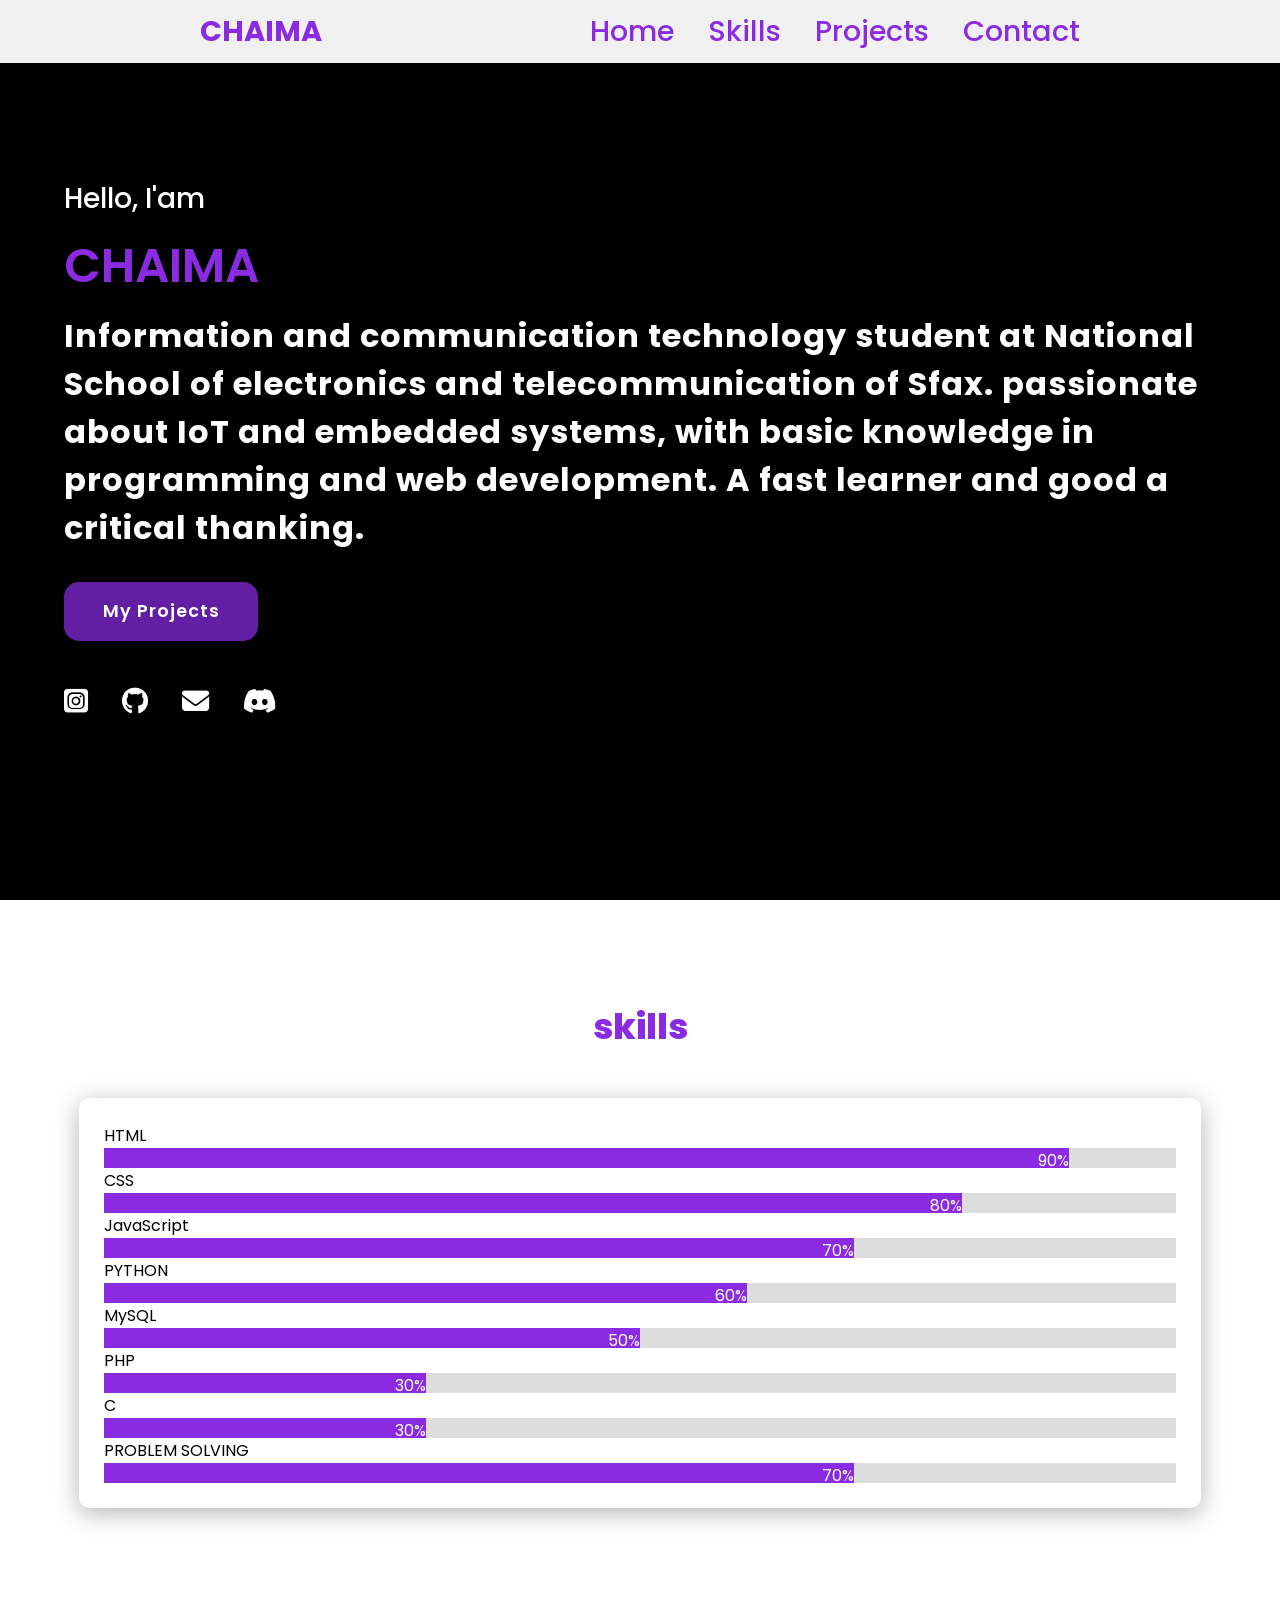
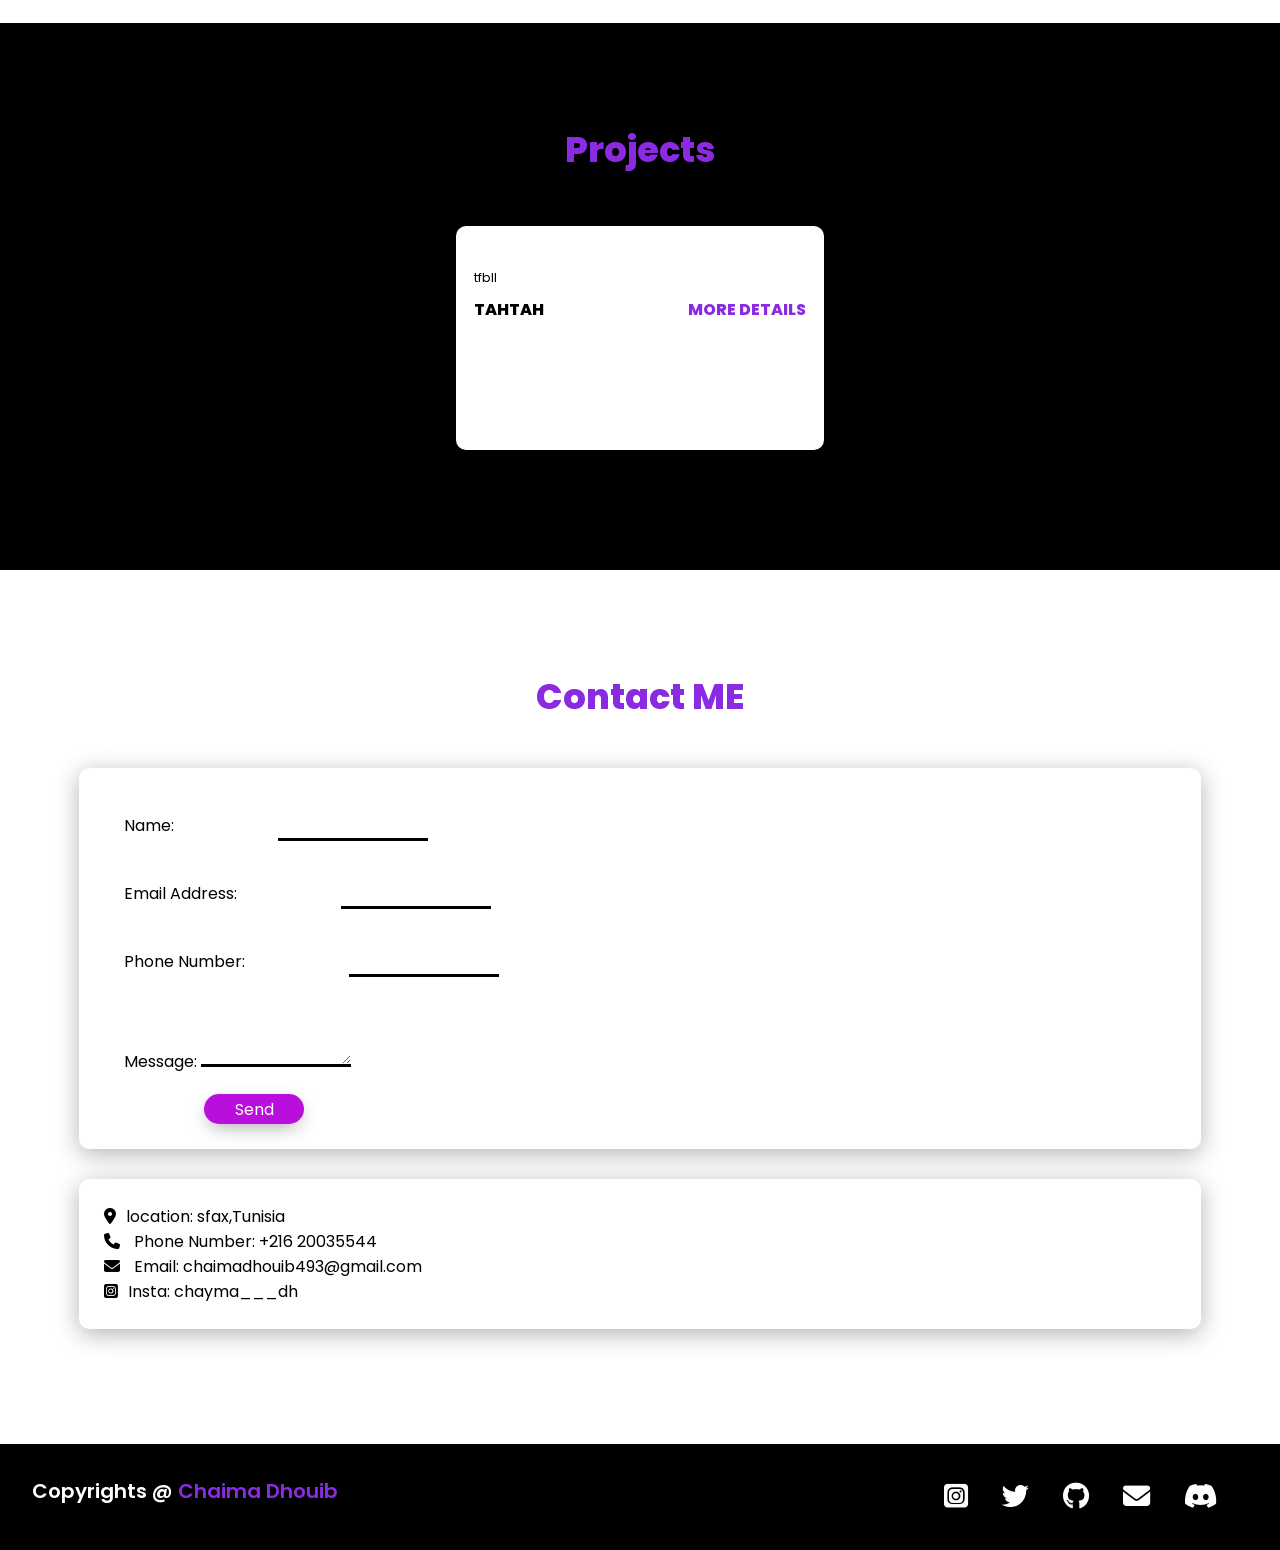
==== index.html @ 1f6f44ae "Add files via upload" ====
<!DOCTYPE html>
<html lang="en">
<head>
    <meta charset="UTF-8">
    <meta name="viewport" content="width=device-width, initial-scale=1.0">
    <link rel="stylesheet" href="https://cdnjs.cloudflare.com/ajax/libs/font-awesome/6.5.2/css/all.min.css">
    <link rel="stylesheet" href="style.css">
    <script src="script.js"></script>
    <title>ChaimaDh</title>
</head>
<body>
    <header>
        <a href="#Home" class="logo">CHAIMA</a>
        <nav class="navigation">
            <a href="#Home">Home</a>
            <a href="#skills">Skills</a>
            <a href="#projects">Projects</a>
            <a href="#contact">Contact</a>
        </nav>
        <button class="toggle-button"><i class="fa-solid fa-bars"></i></button>
    </header>
    
    <div class="sidebar">
        <nav class="sidebar-navigation">
            <a href="#Home">Home</a>
            <a href="#skills">Skills</a>
            <a href="#projects">Project</a>
            <a href="#contact">Contact</a>
        </nav>
    </div>
    <div class="overlay"></div>



    <section class="main" id="Home">
        <div>
            <h2>Hello, I'am  <br> <span> CHAIMA</span></h2>
            <h3> 
                Information and communication technology student at National School of electronics and telecommunication
                of Sfax. passionate about IoT and embedded systems, 
                with basic knowledge in programming and web development. A fast learner and good a critical thanking.
            </h3>
            <a href="#projects" class="mainB">My Projects</a>
            <div class="social-icons">
                <a href="https://www.instagram.com/chayma___dh/"><i class="fa-brands fa-square-instagram"></i></a>
                <a href="https://github.com/ChaimaDh"><i class="fa-brands fa-github"></i></a>
                <a href="mailto:chaimadhouib493@gmail.com"><i class="fa-solid fa-envelope"></i></a>
                <a href=""><i class="fa-brands fa-discord"></i></a>
            </div>
        </div>
        
    </section>
    <section class="cards" id="skills">
        <h2 class="title">skills</h2>
        <div class="content">
             <div class="card">
                <p>HTML</p>
                <div class="container">
                     <div class="skills html">90%</div>
                </div>

                <p>CSS</p>
                <div class="container">
                    <div class="skills css">80%</div>
                </div>

                <p>JavaScript</p>
                <div class="container">
                    <div class="skills js">70%</div>
                </div>

                <p>PYTHON</p>
                <div class="container">
                    <div class="skills python">60%</div>
                </div>
                <p>MySQL</p>
                <div class="container">
                    <div class="skills MySQL">50%</div>
                </div>
                <p>PHP</p>
                <div class="container">
                    <div class="skills PHP">30%</div>
                </div>
                <p>C</p>
                <div class="container">
                    <div class="skills C">30%</div>
                </div>
                <p>PROBLEM SOLVING</p>
                <div class="container">
                    <div class="skills problemSolving">70%</div>
                </div>
                
                
            </div>
        </div>
        
    </section>
    <section class="projects" id="projects">
        <h2 class="title">Projects</h2>
        <div class="content">
            <div class="project-card">
                <div class="project-image"><img src="images/y.jpg" alt=""></div>
                <div class="project-info">
                    <p class="project-catg">tfbll </p>
                    <strong class="project-title">
                        <span>tahtah</span>
                        <a href="" class="more" onclick="test()">More details</a>
                    </strong>
                </div>
            </div>
            
        </div>
    </section>
    <section class="cards-contact" id="contact">
        <h2 class="title">Contact ME</h2>
        <div class="content">
            <div class="card contact-form">
                <form>
            
                    <div class="f">
                    <label for="name">Name:</label>
                    <input type="text" name="name" id="name">
                    </div>
                    <div class="f">
                    <label for="email">Email Address:</label>
                    <input type="email" name="email" id="email"></div>
                    <div class="f">
                    <label for="phone">Phone Number:</label>
                    <input type="tel" name="phone">
                    </div>
                    <div class="f">
                    <label for="message">Message:</label>
                    <textarea name="message" cols="30" rows=""></textarea>
                    </div>
                    <input type="submit" value="Send" id="button">
                </form>
                 </div>
                 <div class="card">
                    <ul>
                        <li><i class="fa-solid fa-location-dot"></i><span class="contact_info">location:</span> sfax,Tunisia</li>
                        <li><i class="fa-solid fa-phone"></i> <span class="contact_info">Phone Number:</span> +216 20035544</a></li>
                        <li><i class="fa-solid fa-envelope"></i> <span class="contact_info">Email:</span> chaimadhouib493@gmail.com</li>
                        <li><i class="fa-brands fa-square-instagram"></i><span class="contact_info">Insta:</span> chayma___dh</li>
                    </ul>
                 </div>
            </div>
    </section>
    <footer class="footer">
        <p class="footer-title"> Copyrights @ <span>Chaima Dhouib</span></p>
        <div class="social-icons">
            <a class="icons" href="https://www.instagram.com/chayma___dh/"><i class="fa-brands fa-square-instagram"></i></a>
            <a class="icons" href="https://twitter.com/chaima_dh9"><i class="fa-brands fa-twitter"></i></a>
            <a class="icons" href="https://github.com/ChaimaDh"><i class="fa-brands fa-github"></i></a>
            <a class="icons" href="mailto:chaimadhouib493@gmail.com"><i class="fa-solid fa-envelope"></i></a>
            <a class="icons" href=""><i class="fa-brands fa-discord"></i></a>
        </div>
    </footer>

</body>
</html>
---- style.css ----
@import url('https://fonts.googleapis.com/css2?family=Poppins:ital,wght@0,100;0,200;0,300;0,400;0,500;0,600;0,700;0,800;0,900;1,100;1,200;1,300;1,400;1,500;1,600;1,700;1,800;1,900&display=swap');
*{
    font-family: "Poppins", sans-serif;
    margin: 0;
    padding: 0;
    box-sizing: border-box;
    scroll-behavior: smooth;
}
header{
    background-color: #f0f0f0;
    width: 100%;
    position: fixed;
    z-index: 999;
    display: flex;
    justify-content: space-between ;
    align-items: center;
    padding: 10px 200px;
}
.logo{
    text-decoration: none;
    color: blueviolet;
    font-weight: 700;
    font-size: 1.8em;
}
.navigation a{
    color: blueviolet;
    text-decoration: none;
    font-size: 1.8em;
    font-weight: 500;
    padding-left: 30px;
    transition: 0.7s ease;
}
.navigation a:hover{
    color: black;
    font-size: larger;
}
section {
    padding: 100px clamp(20px, 5vw, 200px);
}
.main{
    width: 100%;
    min-height: 100vh;
    display: flex;
    align-items: center;
    background-color: black;
}
.main h2{
    color: white;
    font-size: clamp(18px, 3vw, 28px);
    font-weight: 500;
}
.main h2 span{
    display: inline-block;
    margin-top: 10px;
    color: blueviolet;
    font-size: clamp(28px, 6vw, 48px);
    font-weight: 600;
}
.main h3{
    color: white;
    font-size:clamp(16px, 4vw, 32px);
    font-weight: 700;
    letter-spacing: 1px;
    margin-top: 10px;
    margin-bottom: 30px;
}
.mainB{
    color: white;
    background-color: rgba(137, 43, 226, 0.721);
    text-decoration: none;
    font-size: 1.1em;
    font-weight: 600;
    display: inline-block;
    padding: 0.9375em 2.1875em;
    letter-spacing: 1px;
    border-radius: 15px;
    margin-bottom: 40px;
    transition: 0.7s ease;
} 
.mainB:hover{
    background-color: #f0f0f0;
    color: blueviolet;
    transform: scale(1.1);
}
.social-icons a{
    color: white;
    font-size: 1.7em;
    padding-right: 30px;
}

.title{
    display: flex;
    justify-content: center;
    color: blueviolet;
    font-size: 2.2em;
    font-weight: 800;
    margin-bottom: 30px;
}
.content{
    display: flex;
    justify-content: center;
    flex-direction: row;
    flex-wrap: wrap;
}
.card{
    background-color: white;
    width: 201.25em;
    box-shadow: 0 5px 25px rgba(1 1 1 / 30%);
    border-radius: 10px;
    padding: 25px;
    margin: 15px;
    transition: 0.7s ease;
}
.card:hover{
    background-color: #f0f0f0;
    transform: scale(1.1);
}
.projects{
    background-color: black;
}
.projects .content{
    margin-top: 30px;
}
.project-card{
    background-color: white;
    border: 2px solid white;
    min-height: 14em;
    width: 23em;
    overflow: hidden;
    border-radius: 10px;
    margin: 20px;
    transition: 0.7s ease;
}
.project-card:hover{
    transform: scale(1.1);
}

.project-image img{
    width: 100%;
    transition: 0.7s ease;
}
.project-image:hover{
    opacity: 0.9;
}

.project-info{
    padding: 1em;
}
.project-catg{
    font-size: 0.8em;
    color:black;
}
.project-title{
    display: flex;
    justify-content: space-between;
    text-transform: uppercase;
    font-weight: 800;
    margin-top: 10px;
}
.more{
    text-decoration: none;
    color: blueviolet;
}
.more:hover{
    color: rgb(255, 0, 238);
    transform: scale(1.1);
}
.footer{
    background-color: black;
    color: white;
    padding: 2em;
    display: flex;
    justify-content: space-between;
    flex-wrap: wrap;
    gap: 10px;
}

.footer-title{
    font-size: clamp(8px, 3vw, 20px);
    font-weight: 600;
}
.footer-title span {
    color: blueviolet;
}


/* Container for skill bars */
.container {
  width: 100%;
  height: 20px;
  background-color: #ddd; }

.skills {
  text-align: right; 
  padding-bottom: 10px; 
  color: white; 
}

.html { height: 20px; width: 90%; background-color: blueviolet;}
.css { height: 20px; width: 80%; background-color: blueviolet;} 
.js {  height: 20px; width: 70%; background-color: blueviolet;}
.python{ height: 20px; width: 60%; background-color: blueviolet;} 
.C{ height: 20px; width: 30%; background-color: blueviolet;} 
.MySQL{ height: 20px; width: 50%; background-color: blueviolet;} 
.PHP{ height: 20px; width: 30%; background-color: blueviolet;} 
.problemSolving{ height: 20px; width:70%; background-color: blueviolet;} 

input{
    width: 150px;
    height:25px;
    margin-left: 100px;
    border-top: 0;
    border-left: 0;
    border-right: 0;
    border-bottom: 3px solid black;
    background-color: #dddddd00;
}
textarea{
    width: 150px;
    height: 50px;
    border-top: 0;
    border-left: 0;
    border-right: 0;
    border-bottom: 3px solid black;
    background-color: #dddddd00;
}
.f{ padding: 20px;}
#button{
    width: 100px;
    height: 30px;
    border: 0;
    outline: none;
    background: rgb(186, 15, 220);
    color: #fff;
    font-size: 16px;
    border-radius: 40px;
    text-align: center;
    box-shadow: 0 6px 20px -5px rgba(0, 0, 0, 0.4);
    overflow: hidden;
    cursor: pointer;
    transition: 0.7s ease;
}
#button:hover{
    background-color: #f0f0f0;
    color: blueviolet;
    transform: scale(1.1);
    box-shadow: 0 6px 20px 3px rgba(0, 0, 0, 0.4);
}
ul{
    list-style-type: none;
}
.contact_info{
    margin-left: 10px;
}

.toggle-button {
    display: none;
    border: none;
    cursor: pointer;
    background-color: #f8f3f3;
    color: blueviolet;
    padding-bottom:10px 25px;
    margin-right: 10px;
    box-shadow: 0 6px 20px 3px rgba(0, 0, 0, 0.4);
    width: 80px;
    height: 40px;
    border-radius: 25px;
}

/* Sidebar styles */

.sidebar {
    position: fixed;
    top: 44px;
    left: -250px; 
    width: 250px;
    height: 100%;
    background-color:#f0f0f0;
    transition: left 0.3s ease;
}

.sidebar.active {
    left: 0;
}
/*
@media screen and (min-width: 908px) {
    .navigation {
        display: none;
    }
}
*/
@media screen and (max-width: 1048px) {

    .toggle-button {
        display: inline;

    }

    .navigation {
        display: none;
    }
    header{
        padding: 0 50px;
    }

    .navigation.active {
        display: flex;
        flex-direction: column;
        background-color: #000000;
        position: fixed;
        top: 0;
        left: 0;
        width: 100%;
        height: 100%;
        z-index: 999;
    }

    .navigation a {
        color: blueviolet;
        text-decoration: none;
        font-size: 1.5em;
        padding: 20px;
        transition: 0.7s ease;
    }
    .navigation a:hover {
        color: black;
    }
}
/* Sidebar styles */

.sidebar {
    position: fixed;
    top: 44px;
    left: -40%;
    width: 40%;
    height: 100%;
    background-color:#f0f0f0;
    transition: left 0.3s ease;
    z-index: 999; 
    overflow-x: hidden;
    
}

.sidebar.active {
    left: 0;
}

.sidebar-navigation {
    display: flex;
    flex-direction: column;
    padding-top: 50px; 
}

.sidebar-navigation a {
    color:  blueviolet;
    text-decoration: none;
    display: flex;
    justify-content: center;
    align-items: center;
    font-size: 1.5em;
    padding: 20px;
    transition: 0.7s ease;
}

.sidebar-navigation a:hover {
    color: rgb(0, 0, 0); 
}

/* Overlay styles */

.overlay {
    position: fixed;
    top: 0;
    left: 0;
    width: 100%;
    height: 100%;
    background-color: rgba(0, 0, 0, 0); 
    z-index: 998;
    display: none; 
}
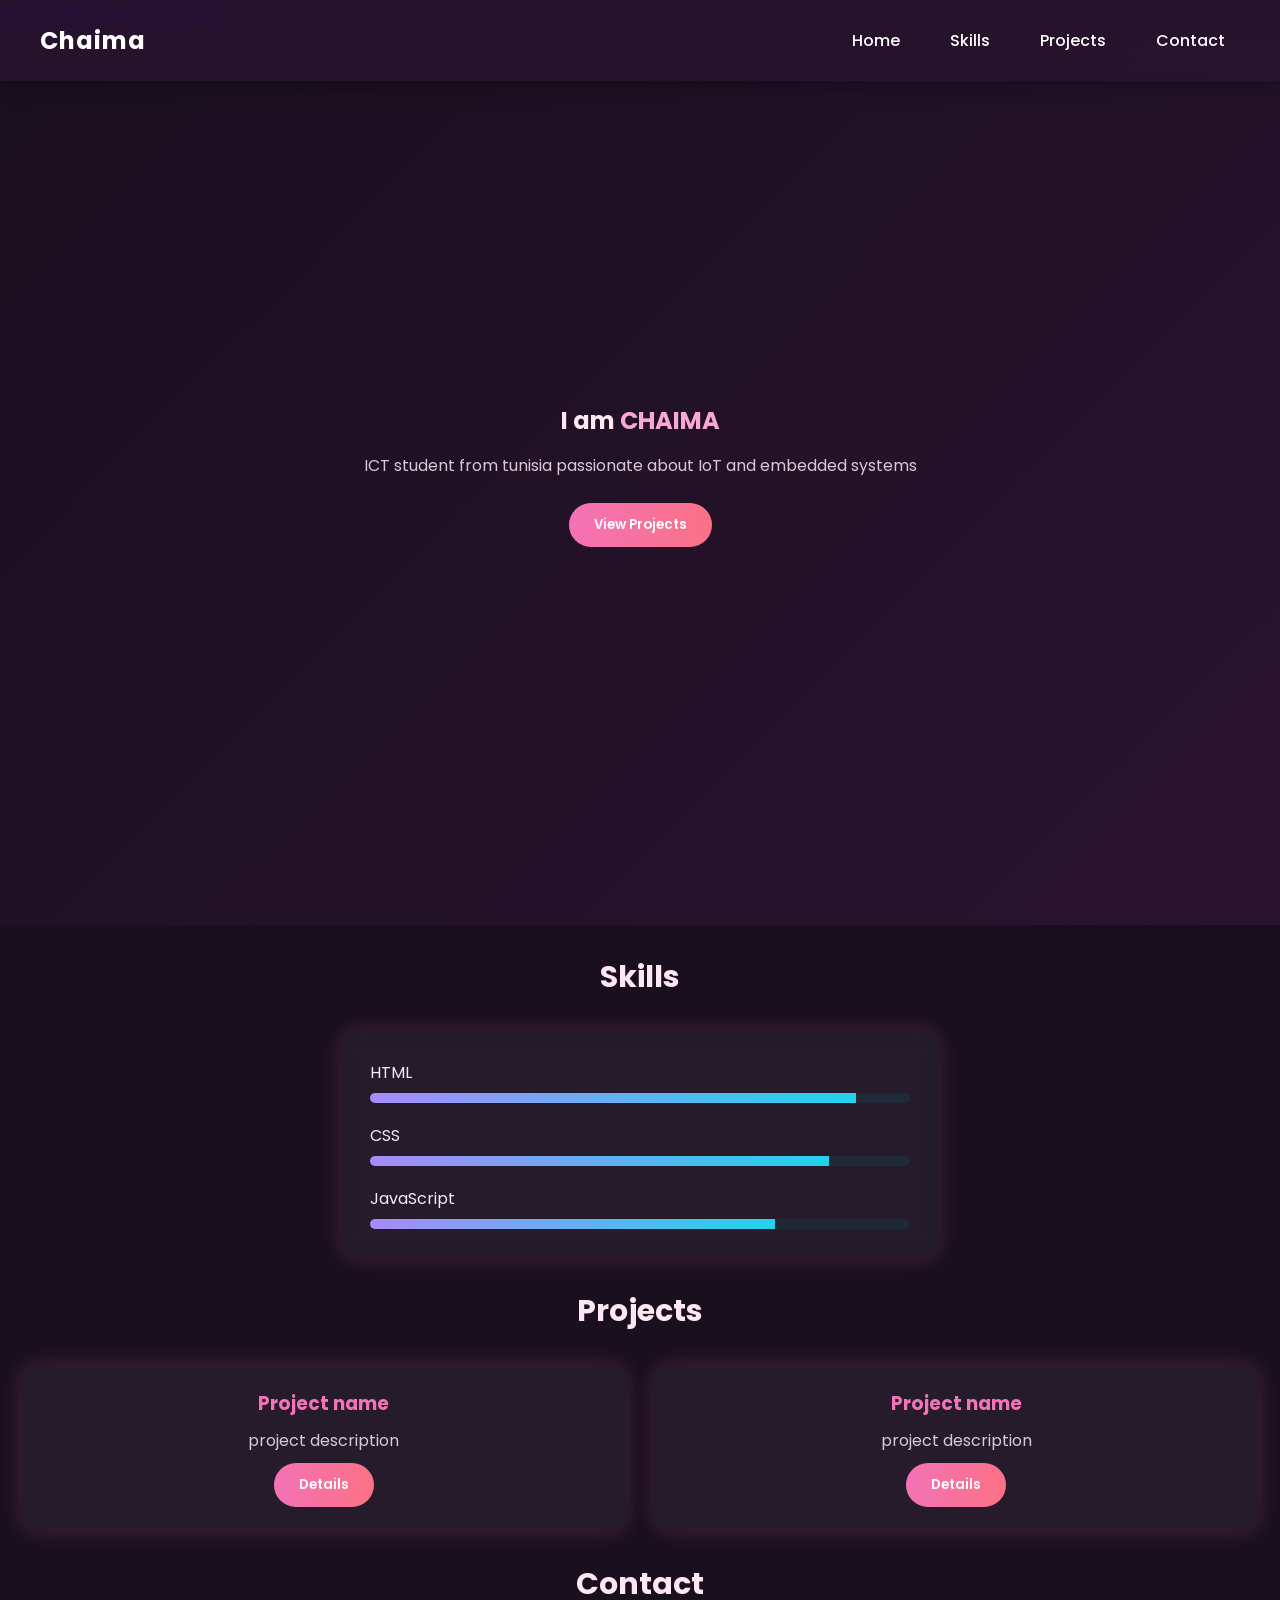
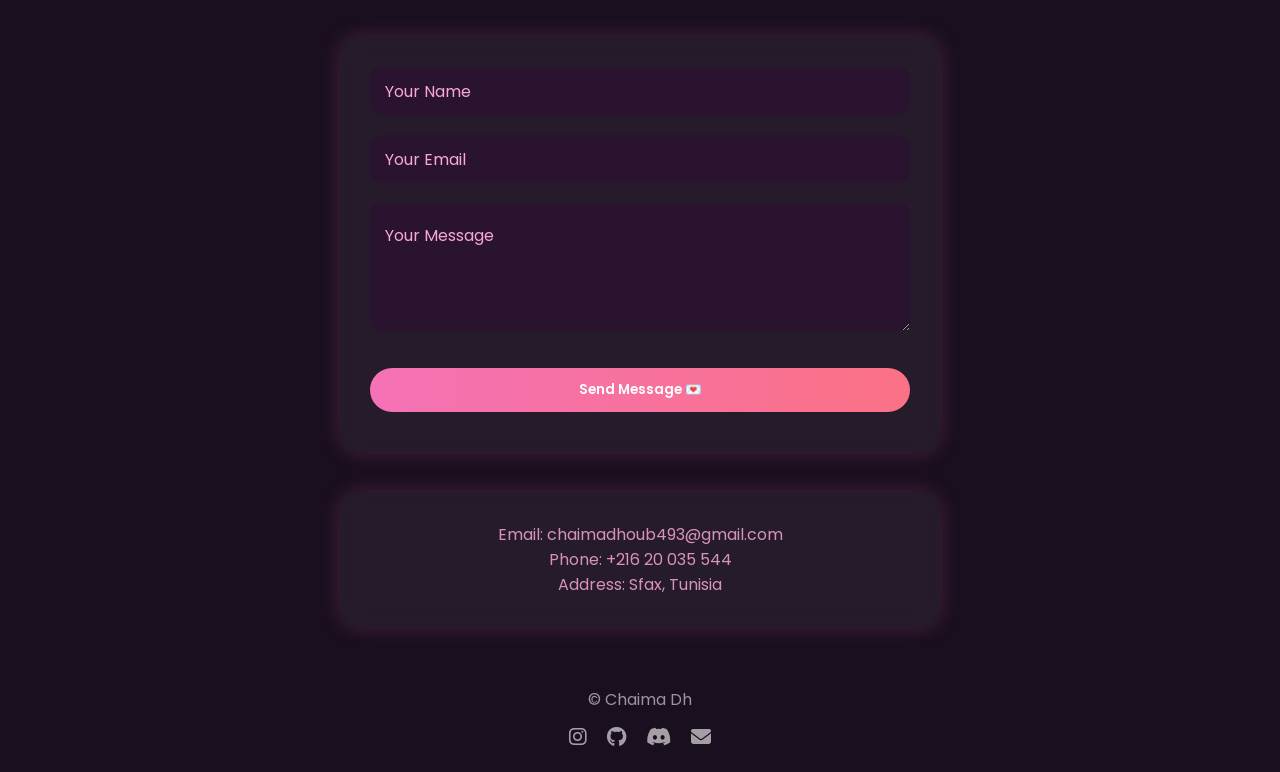
==== commit 8559373d: "Add files via upload" ====
--- a/index.html
+++ b/index.html
@@ -3,158 +3,95 @@
 <head>
     <meta charset="UTF-8">
     <meta name="viewport" content="width=device-width, initial-scale=1.0">
+    <title>Chaima Dh</title>
+    <link rel="stylesheet" href="style.css">
     <link rel="stylesheet" href="https://cdnjs.cloudflare.com/ajax/libs/font-awesome/6.5.2/css/all.min.css">
-    <link rel="stylesheet" href="style.css">
-    <script src="script.js"></script>
-    <title>ChaimaDh</title>
+    <link rel="stylesheet" href="https://fonts.googleapis.com/css2?family=Poppins:wght@300;400;600;700&display=swap">
+    
+    
 </head>
 <body>
+    <div class="sidebar" id="sidebar">
+        <a href="#home">Home</a>
+        <a href="#skills">Skills</a>
+        <a href="#projects">Projects</a>
+        <a href="#contact">Contact</a>
+        </div>
     <header>
-        <a href="#Home" class="logo">CHAIMA</a>
-        <nav class="navigation">
-            <a href="#Home">Home</a>
+        <h1>Chaima</h1>
+        <div class="menu-btn" onclick="toggleMenu()">☰</div>
+        <nav>
+            <a href="#home">Home</a>
             <a href="#skills">Skills</a>
             <a href="#projects">Projects</a>
             <a href="#contact">Contact</a>
         </nav>
-        <button class="toggle-button"><i class="fa-solid fa-bars"></i></button>
     </header>
-    
-    <div class="sidebar">
-        <nav class="sidebar-navigation">
-            <a href="#Home">Home</a>
-            <a href="#skills">Skills</a>
-            <a href="#projects">Project</a>
-            <a href="#contact">Contact</a>
-        </nav>
-    </div>
-    <div class="overlay"></div>
-
-
-
-    <section class="main" id="Home">
-        <div>
-            <h2>Hello, I'am  <br> <span> CHAIMA</span></h2>
-            <h3> 
-                Information and communication technology student at National School of electronics and telecommunication
-                of Sfax. passionate about IoT and embedded systems, 
-                with basic knowledge in programming and web development. A fast learner and good a critical thanking.
-            </h3>
-            <a href="#projects" class="mainB">My Projects</a>
-            <div class="social-icons">
-                <a href="https://www.instagram.com/chayma___dh/"><i class="fa-brands fa-square-instagram"></i></a>
-                <a href="https://github.com/ChaimaDh"><i class="fa-brands fa-github"></i></a>
-                <a href="mailto:chaimadhouib493@gmail.com"><i class="fa-solid fa-envelope"></i></a>
-                <a href=""><i class="fa-brands fa-discord"></i></a>
+    <section class="hero" id="home">
+        <h2>I am <span id="typing"></span></h2>
+        <p>ICT student from tunisia passionate about IoT and embedded systems</p>
+        <button class="btn" onclick="scrollToSection('projects')">View Projects</button>
+    </section>
+    <section id="skills" class="fade-up">
+        <h2 class="section-title">Skills</h2>
+        <div class="skills-box">
+            <div class="skill"><div>HTML</div><div class="skill-bar"><div class="skill-fill" data-skill="90"></div></div></div>
+            <div class="skill"><div>CSS</div><div class="skill-bar"><div class="skill-fill" data-skill="85"></div></div></div>
+            <div class="skill"><div>JavaScript</div><div class="skill-bar"><div class="skill-fill" data-skill="75"></div></div></div>
+        </div>
+    </section>
+    <section id="projects">
+        <h2 class="section-title" class="fade-up">Projects</h2>
+        <div class="projects-grid">
+            <div class="card" >
+                <h3>Project name</h3>
+                <p>project description</p>
+                <button class="btn">Details</button>
+            </div>
+            <div class="card" >
+                <h3>Project name</h3>
+                <p>project description</p>
+                <button class="btn">Details</button>
             </div>
         </div>
-        
     </section>
-    <section class="cards" id="skills">
-        <h2 class="title">skills</h2>
-        <div class="content">
-             <div class="card">
-                <p>HTML</p>
-                <div class="container">
-                     <div class="skills html">90%</div>
+    <section id="contact" class="fade-up">
+        <h2 class="section-title">Contact</h2>
+        <div class="contact-box">
+            <form onsubmit="handleSubmit(event)" style="display:flex;flex-direction:column;gap:20px">
+            <div class="input-group">
+                <input type="text" required>
+                <label>Your Name</label>
+            </div>
+            <div class="input-group">
+                <input type="email" required>
+                <label>Your Email</label>
+            </div>
+            <div class="input-group">
+                <textarea rows="5" required></textarea>
+                <label>Your Message</label>
                 </div>
-
-                <p>CSS</p>
-                <div class="container">
-                    <div class="skills css">80%</div>
-                </div>
-
-                <p>JavaScript</p>
-                <div class="container">
-                    <div class="skills js">70%</div>
-                </div>
-
-                <p>PYTHON</p>
-                <div class="container">
-                    <div class="skills python">60%</div>
-                </div>
-                <p>MySQL</p>
-                <div class="container">
-                    <div class="skills MySQL">50%</div>
-                </div>
-                <p>PHP</p>
-                <div class="container">
-                    <div class="skills PHP">30%</div>
-                </div>
-                <p>C</p>
-                <div class="container">
-                    <div class="skills C">30%</div>
-                </div>
-                <p>PROBLEM SOLVING</p>
-                <div class="container">
-                    <div class="skills problemSolving">70%</div>
-                </div>
-                
-                
-            </div>
-        </div>
-        
-    </section>
-    <section class="projects" id="projects">
-        <h2 class="title">Projects</h2>
-        <div class="content">
-            <div class="project-card">
-                <div class="project-image"><img src="images/y.jpg" alt=""></div>
-                <div class="project-info">
-                    <p class="project-catg">tfbll </p>
-                    <strong class="project-title">
-                        <span>tahtah</span>
-                        <a href="" class="more" onclick="test()">More details</a>
-                    </strong>
-                </div>
-            </div>
-            
+            <button class="btn">Send Message 💌</button>
+            </form>
+            <p id="formMsg" style="text-align:center;margin-top:10px;opacity:0.8"></p>
         </div>
     </section>
-    <section class="cards-contact" id="contact">
-        <h2 class="title">Contact ME</h2>
-        <div class="content">
-            <div class="card contact-form">
-                <form>
-            
-                    <div class="f">
-                    <label for="name">Name:</label>
-                    <input type="text" name="name" id="name">
-                    </div>
-                    <div class="f">
-                    <label for="email">Email Address:</label>
-                    <input type="email" name="email" id="email"></div>
-                    <div class="f">
-                    <label for="phone">Phone Number:</label>
-                    <input type="tel" name="phone">
-                    </div>
-                    <div class="f">
-                    <label for="message">Message:</label>
-                    <textarea name="message" cols="30" rows=""></textarea>
-                    </div>
-                    <input type="submit" value="Send" id="button">
-                </form>
-                 </div>
-                 <div class="card">
-                    <ul>
-                        <li><i class="fa-solid fa-location-dot"></i><span class="contact_info">location:</span> sfax,Tunisia</li>
-                        <li><i class="fa-solid fa-phone"></i> <span class="contact_info">Phone Number:</span> +216 20035544</a></li>
-                        <li><i class="fa-solid fa-envelope"></i> <span class="contact_info">Email:</span> chaimadhouib493@gmail.com</li>
-                        <li><i class="fa-brands fa-square-instagram"></i><span class="contact_info">Insta:</span> chayma___dh</li>
-                    </ul>
-                 </div>
-            </div>
+    <section id="info" class="fade-up">
+        <div class="info-card">
+            <p>Email: chaimadhoub493@gmail.com</p>
+            <p>Phone: +216 20 035 544</p>
+            <p>Address: Sfax, Tunisia</p>
+        </div>
     </section>
-    <footer class="footer">
-        <p class="footer-title"> Copyrights @ <span>Chaima Dhouib</span></p>
-        <div class="social-icons">
-            <a class="icons" href="https://www.instagram.com/chayma___dh/"><i class="fa-brands fa-square-instagram"></i></a>
-            <a class="icons" href="https://twitter.com/chaima_dh9"><i class="fa-brands fa-twitter"></i></a>
-            <a class="icons" href="https://github.com/ChaimaDh"><i class="fa-brands fa-github"></i></a>
-            <a class="icons" href="mailto:chaimadhouib493@gmail.com"><i class="fa-solid fa-envelope"></i></a>
-            <a class="icons" href=""><i class="fa-brands fa-discord"></i></a>
+    <footer>
+        <p>© Chaima Dh</p>
+        <div class="footer-social">
+            <a href="https://www.instagram.com/chayma___dh/" target="_blank"><i class="fab fa-instagram"></i></a>
+            <a href="https://github.com/ChaimaDh" target="_blank"><i class="fab fa-github"></i></a>
+            <a href="# target="_blank"><i class="fab fa-discord"></i></a>
+            <a href="mailto: chaimadho" target="_blank"><i class="fa-solid fa-envelope"></i></a>
         </div>
     </footer>
-
+    <script src="script.js"></script>
 </body>
 </html>
--- a/style.css
+++ b/style.css
@@ -1,380 +1,197 @@
-@import url('https://fonts.googleapis.com/css2?family=Poppins:ital,wght@0,100;0,200;0,300;0,400;0,500;0,600;0,700;0,800;0,900;1,100;1,200;1,300;1,400;1,500;1,600;1,700;1,800;1,900&display=swap');
+
 *{
-    font-family: "Poppins", sans-serif;
-    margin: 0;
-    padding: 0;
-    box-sizing: border-box;
-    scroll-behavior: smooth;
-}
+    margin:0;
+    padding:0;
+    box-sizing:border-box;
+    font-family:'Poppins',sans-serif}
+
+body{
+    background:#1a0f1f;
+    color:#fce7f3;
+    scroll-behavior:smooth}
+
 header{
-    background-color: #f0f0f0;
-    width: 100%;
-    position: fixed;
-    z-index: 999;
-    display: flex;
-    justify-content: space-between ;
-    align-items: center;
-    padding: 10px 200px;
-}
-.logo{
-    text-decoration: none;
-    color: blueviolet;
-    font-weight: 700;
-    font-size: 1.8em;
-}
-.navigation a{
-    color: blueviolet;
-    text-decoration: none;
-    font-size: 1.8em;
-    font-weight: 500;
-    padding-left: 30px;
-    transition: 0.7s ease;
-}
-.navigation a:hover{
-    color: black;
-    font-size: larger;
-}
-section {
-    padding: 100px clamp(20px, 5vw, 200px);
-}
-.main{
-    width: 100%;
-    min-height: 100vh;
-    display: flex;
-    align-items: center;
-    background-color: black;
-}
-.main h2{
-    color: white;
-    font-size: clamp(18px, 3vw, 28px);
-    font-weight: 500;
-}
-.main h2 span{
-    display: inline-block;
-    margin-top: 10px;
-    color: blueviolet;
-    font-size: clamp(28px, 6vw, 48px);
-    font-weight: 600;
-}
-.main h3{
-    color: white;
-    font-size:clamp(16px, 4vw, 32px);
-    font-weight: 700;
-    letter-spacing: 1px;
-    margin-top: 10px;
-    margin-bottom: 30px;
-}
-.mainB{
-    color: white;
-    background-color: rgba(137, 43, 226, 0.721);
-    text-decoration: none;
-    font-size: 1.1em;
-    font-weight: 600;
-    display: inline-block;
-    padding: 0.9375em 2.1875em;
-    letter-spacing: 1px;
-    border-radius: 15px;
-    margin-bottom: 40px;
-    transition: 0.7s ease;
-} 
-.mainB:hover{
-    background-color: #f0f0f0;
-    color: blueviolet;
-    transform: scale(1.1);
-}
-.social-icons a{
-    color: white;
-    font-size: 1.7em;
-    padding-right: 30px;
-}
+    position:fixed;
+    top:0;
+    width:100%;
+    display:flex;
+    justify-content:space-between;
+    align-items:center;
+    padding:20px 40px;
+    background:rgba(42,19,47,0.8);
+    backdrop-filter:blur(10px);
+    box-shadow:0 5px 20px rgba(0,0,0,0.3);
+    z-index:1000;
+    transition:0.3s;}
 
-.title{
-    display: flex;
-    justify-content: center;
-    color: blueviolet;
-    font-size: 2.2em;
-    font-weight: 800;
-    margin-bottom: 30px;
-}
-.content{
-    display: flex;
-    justify-content: center;
-    flex-direction: row;
-    flex-wrap: wrap;
-}
-.card{
-    background-color: white;
-    width: 201.25em;
-    box-shadow: 0 5px 25px rgba(1 1 1 / 30%);
-    border-radius: 10px;
-    padding: 25px;
-    margin: 15px;
-    transition: 0.7s ease;
-}
+header h1{
+    color:#fff;
+    font-size:24px;
+    letter-spacing:1px;}
+
+nav{display:flex}
+
+nav a{margin-left:20px;
+    text-decoration:none;
+    color:#fff;
+    font-weight:500;
+    padding:8px 15px;
+    border-radius:12px;
+    transition:0.3s;
+    position:relative;}
+nav a:hover{
+    transform:translateY(-2px) scale(1.1);
+    background:rgba(255,255,255,0.1);
+    color:#ffd8ea}
+
+.menu-btn{display:none;
+    font-size:24px;
+    cursor:pointer}
+
+.hero{
+    min-height:100vh;
+    display:flex;
+    flex-direction:column;
+    justify-content:center;
+    align-items:center;
+    text-align:center;
+    background:linear-gradient(135deg,#1a0f1f,#2a132f);
+    padding:40px}
+.hero span{
+    color:#f9a8d4;
+    font-weight:700}
+.hero p{
+    opacity:0.85;
+    margin:15px 0;
+    max-width:700px}
+.btn{
+    padding:12px 25px;
+    border:none;
+    border-radius:30px;
+    background:linear-gradient(90deg,#f472b6,#fb7185);
+    color:#fff;font-weight:600;
+    margin-top:10px;
+    cursor:pointer;
+    transition:0.3s}
+.btn:hover{
+    transform:translateY(-5px) scale(1.05);
+    box-shadow:0 5px 20px rgba(255,114,182,0.5)}
+.section-title{
+    font-size:30px;
+    margin:30px 0;
+    text-align:center}
+.skills-box{
+    background:rgba(255,255,255,0.05);
+    padding:30px;
+    border-radius:20px;
+    backdrop-filter:blur(10px);
+    box-shadow:0 0 20px rgba(244,114,182,0.2);
+    max-width:600px;
+    margin:auto;
+    display:flex;
+    flex-direction:column;
+    gap:20px}
+
+.skill{display:flex;
+    flex-direction:column;
+    gap:8px}
+.skill-bar{background:#1f2937;
+    height:10px;
+    border-radius:10px;
+    overflow:hidden}
+.skill-fill{height:100%;
+    width:0;
+    background:linear-gradient(90deg,#a78bfa,#22d3ee);
+    transition:1.5s ease}
+.projects-grid{
+    display:grid;
+    grid-template-columns:repeat(auto-fit,minmax(250px,1fr));
+    gap:25px;
+    padding:0 20px}
+.card{background:rgba(255,255,255,0.05);
+    padding:25px;
+    border-radius:20px;
+    cursor:pointer;
+    transition:0.5s;
+    box-shadow:0 0 20px rgba(244,114,182,0.2);
+    text-align:center;
+    display:flex;
+    flex-direction:column;
+    justify-content:center;
+    align-items:center}
 .card:hover{
-    background-color: #f0f0f0;
-    transform: scale(1.1);
-}
-.projects{
-    background-color: black;
-}
-.projects .content{
-    margin-top: 30px;
-}
-.project-card{
-    background-color: white;
-    border: 2px solid white;
-    min-height: 14em;
-    width: 23em;
-    overflow: hidden;
-    border-radius: 10px;
-    margin: 20px;
-    transition: 0.7s ease;
-}
-.project-card:hover{
-    transform: scale(1.1);
-}
+    transform:translateY(-10px) scale(1.05);
+    box-shadow:0 10px 40px rgba(244,114,182,0.4)}
+.card h3{
+    margin-bottom:10px;
+    color:#f472b6}
+.card p{
+    color:#fce7f3;
+    opacity:0.85}
+.card button{
+    margin-top:10px;
+    cursor:pointer;
+    transition:0.3s}
+.card button:hover{
+    transform:scale(1.05);
+    background:linear-gradient(90deg,#fb7185,#f472b6)}
+.contact-box{
+    background:rgba(255,255,255,0.05);
+    padding:30px;
+    border-radius:20px;
+    backdrop-filter:blur(10px);
+    box-shadow:0 0 20px rgba(244,114,182,0.2);
+    max-width:600px;
+    margin:auto}
+.input-group{
+    position:relative}
+.input-group input,.input-group textarea{
+    width:100%;
+    padding:14px;
+    border-radius:12px;
+    border:none;
+    outline:none;
+    background:#2a132f;
+    color:#fff}
+.input-group label{
+    position:absolute;
+    left:15px;
+    top:50%;
+    transform:translateY(-50%);
+    color:#f9a8d4;
+    pointer-events:none;
+    transition:0.3s}
+.input-group textarea + label{
+    top:20px;
+    transform:none}
 
-.project-image img{
-    width: 100%;
-    transition: 0.7s ease;
-}
-.project-image:hover{
-    opacity: 0.9;
-}
+.input-group input:focus + label,.input-group input:valid + label,.input-group textarea:focus + label,.input-group textarea:valid + label{top:-8px;
+    left:10px;
+    font-size:12px;
+    color:#fff0f5}
+.input-group input:focus,.input-group textarea:focus{box-shadow:0 0 10px #f472b6}
+.info-card{
+    background:rgba(255,255,255,0.05); 
+    padding:30px;
+    border-radius:20px;
+    backdrop-filter:blur(10px);
+    box-shadow:0 0 20px rgba(244,114,182,0.2);
+    max-width:600px;
+    margin:40px auto;
+    text-align:center}
+.info-card p{color:#f9a8d4;opacity:0.85}
+footer{
+    text-align:center;
+    padding:20px;
+    opacity:0.6}
 
-.project-info{
-    padding: 1em;
-}
-.project-catg{
-    font-size: 0.8em;
-    color:black;
-}
-.project-title{
-    display: flex;
-    justify-content: space-between;
-    text-transform: uppercase;
-    font-weight: 800;
-    margin-top: 10px;
-}
-.more{
-    text-decoration: none;
-    color: blueviolet;
-}
-.more:hover{
-    color: rgb(255, 0, 238);
-    transform: scale(1.1);
-}
-.footer{
-    background-color: black;
-    color: white;
-    padding: 2em;
-    display: flex;
-    justify-content: space-between;
-    flex-wrap: wrap;
-    gap: 10px;
-}
+.footer-social{margin-top:10px;display:flex;justify-content:center;gap:20px}
+.footer-social a{color:#ffffff;font-size:20px;transition:0.3s}
+.footer-social a:hover{color:#fb7185;transform:scale(1.2)}
 
-.footer-title{
-    font-size: clamp(8px, 3vw, 20px);
-    font-weight: 600;
-}
-.footer-title span {
-    color: blueviolet;
-}
+.fade-up{opacity:0;transform:translateY(30px);transition:all 0.8s ease-out}
+.fade-up.show{opacity:1;transform:translateY(0)}
 
-
-/* Container for skill bars */
-.container {
-  width: 100%;
-  height: 20px;
-  background-color: #ddd; }
-
-.skills {
-  text-align: right; 
-  padding-bottom: 10px; 
-  color: white; 
-}
-
-.html { height: 20px; width: 90%; background-color: blueviolet;}
-.css { height: 20px; width: 80%; background-color: blueviolet;} 
-.js {  height: 20px; width: 70%; background-color: blueviolet;}
-.python{ height: 20px; width: 60%; background-color: blueviolet;} 
-.C{ height: 20px; width: 30%; background-color: blueviolet;} 
-.MySQL{ height: 20px; width: 50%; background-color: blueviolet;} 
-.PHP{ height: 20px; width: 30%; background-color: blueviolet;} 
-.problemSolving{ height: 20px; width:70%; background-color: blueviolet;} 
-
-input{
-    width: 150px;
-    height:25px;
-    margin-left: 100px;
-    border-top: 0;
-    border-left: 0;
-    border-right: 0;
-    border-bottom: 3px solid black;
-    background-color: #dddddd00;
-}
-textarea{
-    width: 150px;
-    height: 50px;
-    border-top: 0;
-    border-left: 0;
-    border-right: 0;
-    border-bottom: 3px solid black;
-    background-color: #dddddd00;
-}
-.f{ padding: 20px;}
-#button{
-    width: 100px;
-    height: 30px;
-    border: 0;
-    outline: none;
-    background: rgb(186, 15, 220);
-    color: #fff;
-    font-size: 16px;
-    border-radius: 40px;
-    text-align: center;
-    box-shadow: 0 6px 20px -5px rgba(0, 0, 0, 0.4);
-    overflow: hidden;
-    cursor: pointer;
-    transition: 0.7s ease;
-}
-#button:hover{
-    background-color: #f0f0f0;
-    color: blueviolet;
-    transform: scale(1.1);
-    box-shadow: 0 6px 20px 3px rgba(0, 0, 0, 0.4);
-}
-ul{
-    list-style-type: none;
-}
-.contact_info{
-    margin-left: 10px;
-}
-
-.toggle-button {
-    display: none;
-    border: none;
-    cursor: pointer;
-    background-color: #f8f3f3;
-    color: blueviolet;
-    padding-bottom:10px 25px;
-    margin-right: 10px;
-    box-shadow: 0 6px 20px 3px rgba(0, 0, 0, 0.4);
-    width: 80px;
-    height: 40px;
-    border-radius: 25px;
-}
-
-/* Sidebar styles */
-
-.sidebar {
-    position: fixed;
-    top: 44px;
-    left: -250px; 
-    width: 250px;
-    height: 100%;
-    background-color:#f0f0f0;
-    transition: left 0.3s ease;
-}
-
-.sidebar.active {
-    left: 0;
-}
-/*
-@media screen and (min-width: 908px) {
-    .navigation {
-        display: none;
-    }
-}
-*/
-@media screen and (max-width: 1048px) {
-
-    .toggle-button {
-        display: inline;
-
-    }
-
-    .navigation {
-        display: none;
-    }
-    header{
-        padding: 0 50px;
-    }
-
-    .navigation.active {
-        display: flex;
-        flex-direction: column;
-        background-color: #000000;
-        position: fixed;
-        top: 0;
-        left: 0;
-        width: 100%;
-        height: 100%;
-        z-index: 999;
-    }
-
-    .navigation a {
-        color: blueviolet;
-        text-decoration: none;
-        font-size: 1.5em;
-        padding: 20px;
-        transition: 0.7s ease;
-    }
-    .navigation a:hover {
-        color: black;
-    }
-}
-/* Sidebar styles */
-
-.sidebar {
-    position: fixed;
-    top: 44px;
-    left: -40%;
-    width: 40%;
-    height: 100%;
-    background-color:#f0f0f0;
-    transition: left 0.3s ease;
-    z-index: 999; 
-    overflow-x: hidden;
-    
-}
-
-.sidebar.active {
-    left: 0;
-}
-
-.sidebar-navigation {
-    display: flex;
-    flex-direction: column;
-    padding-top: 50px; 
-}
-
-.sidebar-navigation a {
-    color:  blueviolet;
-    text-decoration: none;
-    display: flex;
-    justify-content: center;
-    align-items: center;
-    font-size: 1.5em;
-    padding: 20px;
-    transition: 0.7s ease;
-}
-
-.sidebar-navigation a:hover {
-    color: rgb(0, 0, 0); 
-}
-
-/* Overlay styles */
-
-.overlay {
-    position: fixed;
-    top: 0;
-    left: 0;
-    width: 100%;
-    height: 100%;
-    background-color: rgba(0, 0, 0, 0); 
-    z-index: 998;
-    display: none; 
-}+@media(max-width:768px){
+    nav{display:none}
+    .menu-btn{display:block}}
